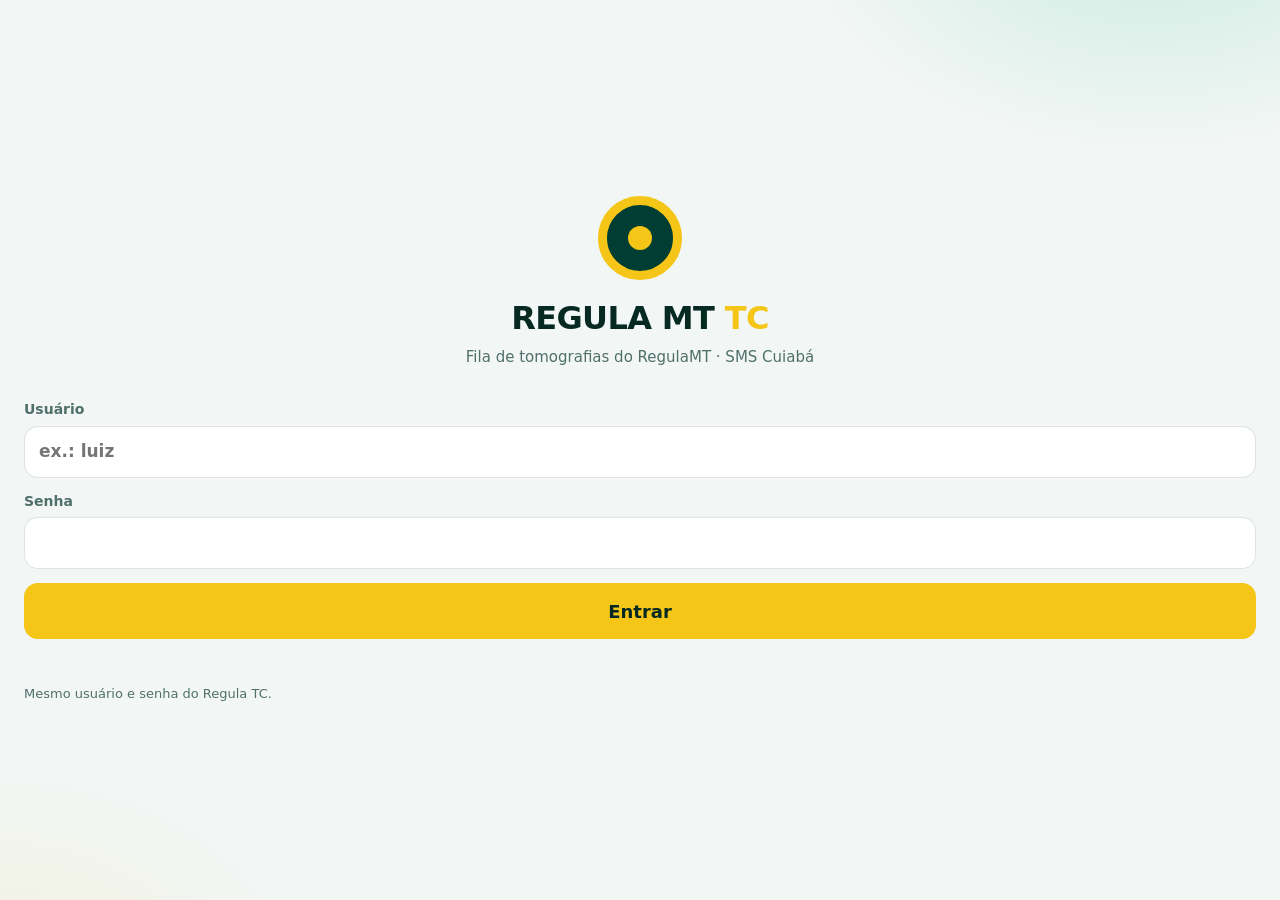
==== index.html @ a84aad4f "App do iPhone do Regula MT TC Co-Authored-By: Claude Opus 5.5 <noreply@anthropic.com> Claude-Session" ====
<!doctype html>
<html lang="pt-BR">
<head>
  <meta charset="utf-8" />
  <meta name="viewport" content="width=device-width, initial-scale=1, viewport-fit=cover" />
  <meta name="theme-color" content="#031713" />
  <meta name="apple-mobile-web-app-capable" content="yes" />
  <meta name="mobile-web-app-capable" content="yes" />
  <meta name="apple-mobile-web-app-status-bar-style" content="black-translucent" />
  <meta name="apple-mobile-web-app-title" content="Regula MT" />
  <meta name="format-detection" content="telephone=no" />
  <title>Regula MT TC</title>
  <link rel="manifest" href="manifest.webmanifest" />
  <link rel="apple-touch-icon" href="icones/apple-touch-icon.png" />
  <link rel="icon" href="icones/icone-192.png" />
  <link rel="stylesheet" href="estilo.css" />
</head>
<body>
  <!-- LOGIN -->
  <main id="tela-login" class="tela login" hidden>
    <div class="login-topo">
      <div class="logo grande" aria-hidden="true"><span></span></div>
      <h1>REGULA MT <b>TC</b></h1>
      <p class="sub">Fila de tomografias do RegulaMT · SMS Cuiabá</p>
    </div>
    <form id="form-login" class="login-form">
      <label>Usuário<input id="in-usuario" autocomplete="username" autocapitalize="none" autocorrect="off" placeholder="ex.: luiz" required /></label>
      <label>Senha<input id="in-senha" type="password" autocomplete="current-password" required /></label>
      <button type="submit" class="botao grande">Entrar</button>
      <p id="erro-login" class="erro"></p>
      <p class="nota">Mesmo usuário e senha do Regula TC.</p>
    </form>
  </main>

  <!-- PRINCIPAL -->
  <main id="tela-fila" class="tela" hidden>
    <header class="topo">
      <div class="topo-linha">
        <div>
          <p class="sobre">Regulação de TC</p>
          <h1>Fila <span id="qtd" class="qtd">0</span></h1>
        </div>
        <button id="btn-menu" class="redondo" type="button" aria-label="Menu">•••</button>
      </div>
      <button id="status" class="status" type="button">
        <span class="ponto"></span><span id="status-texto">Carregando…</span>
      </button>
      <div id="chips" class="chips" role="tablist"></div>
    </header>

    <div id="aviso-instalar" class="aviso" hidden>
      <b>Instale para receber alertas:</b> toque em <span class="ic">⬆︎</span> Compartilhar → <b>Adicionar à Tela de Início</b>, depois abra pelo ícone.
    </div>
    <button id="aviso-alertas" class="aviso clicavel" type="button" hidden>
      🔔 <b>Ativar alertas de nova TC</b> neste iPhone
    </button>

    <section id="fila" class="fila" aria-live="polite"></section>
    <p id="atualizado" class="atualizado"></p>
  </main>

  <!-- DETALHE -->
  <div id="fundo" class="fundo" hidden></div>
  <section id="folha" class="folha" role="dialog" aria-modal="true" aria-labelledby="det-nome" hidden>
    <div class="alca"></div>
    <div id="det-prio" class="det-prio"></div>
    <h2 id="det-nome"></h2>
    <p id="det-unid" class="det-unid"></p>
    <dl class="det">
      <div><dt>Exame</dt><dd id="det-proc"></dd></div>
      <div><dt>Esperando</dt><dd id="det-espera"></dd></div>
      <div><dt>Solicitado em</dt><dd id="det-data"></dd></div>
      <div><dt>Situação</dt><dd id="det-sit"></dd></div>
      <div><dt>Solicitação</dt><dd id="det-id"></dd></div>
    </dl>
    <a id="det-regular" class="botao grande" target="_blank" rel="noopener">Regular no RegulaMT ↗</a>
    <p class="nota centro">Abre o quadro clínico no Safari. Na primeira vez, entre com o gov.br e escolha o vínculo de regulador.</p>
    <button id="det-fechar" class="botao secundario" type="button">Fechar</button>
  </section>

  <!-- MENU -->
  <section id="menu" class="folha" role="dialog" aria-modal="true" hidden>
    <div class="alca"></div>
    <h2>Ajustes</h2>
    <label class="linha-op"><span>Mostrar nomes completos</span><input type="checkbox" id="chk-nomes" checked /></label>
    <button id="btn-alertas" class="botao" type="button">Ativar alertas neste iPhone</button>
    <button id="btn-teste" class="botao secundario" type="button" hidden>Enviar alerta de teste</button>
    <a class="botao secundario" href="https://regulamt.saude.mt.gov.br/inicio?status=pendentes" target="_blank" rel="noopener">Abrir RegulaMT</a>
    <button id="btn-sair" class="botao perigo" type="button">Sair</button>
    <p class="nota centro" id="menu-info"></p>
    <button id="menu-fechar" class="botao secundario" type="button">Fechar</button>
  </section>

  <div id="toast" class="toast" hidden></div>
  <script src="app.js" type="module"></script>
</body>
</html>
---- estilo.css ----
/* iPhone (17 Pro Max: 440×956 pt). Respeita a Dynamic Island e a barra inferior com safe-area. */
:root {
  --fundo: #031713;
  --cartao: #082b23;
  --cartao2: #0b362c;
  --borda: rgba(143, 179, 166, .18);
  --ouro: #f5c518;
  --texto: #ecf7f2;
  --suave: #93b5a9;
  --vermelho: #ff6b6b;
  --laranja: #ff9f43;
  --amarelo: #ffd43b;
  --azul: #5aa9ff;
  --verde: #34d399;
  --topo: env(safe-area-inset-top, 0px);
  --base: env(safe-area-inset-bottom, 0px);
  color-scheme: dark;
}
@media (prefers-color-scheme: light) {
  :root { --fundo: #f2f6f4; --cartao: #ffffff; --cartao2: #eef4f1; --borda: rgba(6, 42, 34, .12); --texto: #062a22; --suave: #50706a; --vermelho: #d63031; --laranja: #e67e00; --amarelo: #b8860b; --azul: #1f6fd1; color-scheme: light; }
}
* { box-sizing: border-box; -webkit-tap-highlight-color: transparent; }
html { background: var(--fundo); }
body {
  margin: 0; min-height: 100dvh; color: var(--texto); background: var(--fundo);
  font: 17px/1.4 -apple-system, BlinkMacSystemFont, "SF Pro Text", system-ui, sans-serif;
  -webkit-font-smoothing: antialiased; overscroll-behavior-y: contain;
}
[hidden] { display: none !important; }
button, input { font: inherit; color: inherit; }

.botao { display: flex; align-items: center; justify-content: center; gap: 6px; width: 100%; min-height: 50px; padding: 12px 16px; border: 0; border-radius: 14px; background: var(--ouro); color: #062a22; font-weight: 700; text-decoration: none; cursor: pointer; }
.botao.grande { min-height: 56px; font-size: 18px; }
.botao.secundario { background: var(--cartao2); color: var(--texto); }
.botao.perigo { background: transparent; color: var(--vermelho); border: 1px solid var(--borda); }
.botao:active { transform: scale(.98); }
.redondo { width: 44px; height: 44px; border-radius: 50%; border: 0; background: var(--cartao2); color: var(--texto); font-weight: 900; letter-spacing: 1px; }

.logo { width: 40px; height: 40px; border-radius: 50%; border: 5px solid var(--ouro); display: grid; place-items: center; background: #003d32; }
.logo span { width: 12px; height: 12px; border-radius: 50%; background: var(--ouro); }
.logo.grande { width: 84px; height: 84px; border-width: 9px; }
.logo.grande span { width: 24px; height: 24px; }

/* LOGIN */
.login { min-height: 100dvh; display: flex; flex-direction: column; justify-content: center; padding: calc(var(--topo) + 24px) 24px calc(var(--base) + 24px); background: radial-gradient(600px 400px at 90% -10%, rgba(16,185,129,.18), transparent 60%), radial-gradient(500px 360px at 0% 110%, rgba(245,197,24,.10), transparent 60%), var(--fundo); }
.login-topo { text-align: center; margin-bottom: 32px; }
.login-topo .logo { margin: 0 auto 16px; }
.login h1 { margin: 0; font-size: 32px; font-weight: 900; letter-spacing: -.02em; }
.login h1 b { color: var(--ouro); }
.sub { margin: 6px 0 0; color: var(--suave); font-size: 15px; }
.login-form { display: flex; flex-direction: column; gap: 14px; }
.login-form label { display: flex; flex-direction: column; gap: 6px; font-size: 14px; color: var(--suave); font-weight: 600; }
.login-form input { min-height: 52px; padding: 12px 14px; border-radius: 14px; border: 1px solid var(--borda); background: var(--cartao); font-size: 17px; outline: none; }
.login-form input:focus { border-color: var(--ouro); }

/* TOPO */
.topo { position: sticky; top: 0; z-index: 5; padding: calc(var(--topo) + 8px) 16px 10px; background: color-mix(in srgb, var(--fundo) 86%, transparent); backdrop-filter: saturate(1.6) blur(18px); -webkit-backdrop-filter: saturate(1.6) blur(18px); border-bottom: 1px solid var(--borda); }
.topo-linha { display: flex; align-items: flex-end; justify-content: space-between; }
.sobre { margin: 0; font-size: 12px; font-weight: 800; letter-spacing: .16em; text-transform: uppercase; color: var(--ouro); }
.topo h1 { margin: 2px 0 0; font-size: 34px; font-weight: 900; letter-spacing: -.03em; }
.qtd { display: inline-grid; place-items: center; min-width: 38px; height: 38px; padding: 0 10px; margin-left: 4px; border-radius: 99px; background: var(--ouro); color: #062a22; font-size: 20px; vertical-align: 4px; }

.status { all: unset; display: flex; align-items: center; gap: 8px; margin-top: 10px; padding: 8px 12px; border-radius: 12px; background: var(--cartao); border: 1px solid var(--borda); font-size: 14px; color: var(--suave); width: 100%; box-sizing: border-box; }
.status .ponto { width: 9px; height: 9px; flex: none; border-radius: 50%; background: var(--suave); }
.status[data-tom="ok"] .ponto { background: var(--verde); box-shadow: 0 0 0 4px rgba(52,211,153,.18); }
.status[data-tom="aviso"] { border-color: var(--laranja); color: var(--texto); } .status[data-tom="aviso"] .ponto { background: var(--laranja); }
.status[data-tom="erro"] { border-color: var(--vermelho); color: var(--texto); } .status[data-tom="erro"] .ponto { background: var(--vermelho); }

.chips { display: flex; gap: 8px; margin: 10px -16px 0; padding: 0 16px; overflow-x: auto; scrollbar-width: none; }
.chips::-webkit-scrollbar { display: none; }
.chip { flex: none; display: flex; align-items: center; gap: 6px; min-height: 36px; padding: 6px 12px; border-radius: 99px; border: 1px solid var(--borda); background: var(--cartao); font-size: 14px; font-weight: 600; }
.chip b { color: var(--suave); }
.chip.tem b { color: var(--ouro); }
.chip.falha { border-color: var(--vermelho); }
.chip[aria-selected="true"] { background: var(--ouro); color: #062a22; border-color: var(--ouro); }
.chip[aria-selected="true"] b { color: #062a22; }

.aviso { display: block; margin: 12px 16px 0; padding: 12px 14px; border-radius: 14px; background: rgba(245,197,24,.12); border: 1px solid rgba(245,197,24,.4); font-size: 15px; text-align: left; width: calc(100% - 32px); }
.aviso.clicavel { cursor: pointer; }
.ic { display: inline-block; padding: 0 4px; border-radius: 6px; background: var(--cartao2); }

/* FILA */
.fila { display: flex; flex-direction: column; gap: 10px; padding: 12px 16px calc(var(--base) + 24px); }
.vazio { padding: 48px 20px; text-align: center; color: var(--suave); border: 1px dashed var(--borda); border-radius: 18px; }
.vazio b { display: block; font-size: 40px; margin-bottom: 6px; }
.pedido { all: unset; display: grid; grid-template-columns: 6px 1fr auto; gap: 12px; padding: 14px 14px 14px 0; border-radius: 18px; background: var(--cartao); border: 1px solid var(--borda); cursor: pointer; }
.pedido:active { transform: scale(.985); background: var(--cartao2); }
.pedido .faixa { border-radius: 18px 0 0 18px; background: var(--suave); }
.pedido[data-p="1"] .faixa { background: var(--vermelho); }
.pedido[data-p="2"] .faixa { background: var(--laranja); }
.pedido[data-p="3"] .faixa { background: var(--amarelo); }
.pedido[data-p="4"] .faixa { background: var(--azul); }
.pedido.atrasado { border-color: rgba(255,107,107,.55); }
.p-nome { font-weight: 800; font-size: 17px; line-height: 1.25; }
.p-unid { margin-top: 2px; font-size: 14px; color: var(--suave); font-weight: 600; }
.p-proc { margin-top: 6px; font-size: 15px; }
.p-selos { margin-top: 8px; display: flex; flex-wrap: wrap; gap: 6px; }
.selo { font-size: 12px; font-weight: 800; padding: 2px 9px; border-radius: 99px; border: 1px solid currentColor; }
.selo.p1 { color: var(--vermelho); } .selo.p2 { color: var(--laranja); } .selo.p3 { color: var(--amarelo); } .selo.p4 { color: var(--azul); }
.selo.cinza { color: var(--suave); }
.p-tempo { text-align: right; font-weight: 900; font-size: 20px; white-space: nowrap; align-self: start; }
.p-tempo small { display: block; font-size: 11px; font-weight: 600; color: var(--suave); }
.p-tempo.atrasado { color: var(--vermelho); }
.atualizado { margin: 0; padding: 0 16px calc(var(--base) + 20px); text-align: center; font-size: 13px; color: var(--suave); }

/* FOLHA (bottom sheet) */
.fundo { position: fixed; inset: 0; z-index: 10; background: rgba(0,0,0,.5); backdrop-filter: blur(2px); }
.folha { position: fixed; left: 0; right: 0; bottom: 0; z-index: 11; max-height: 88dvh; overflow-y: auto; padding: 8px 20px calc(var(--base) + 20px); border-radius: 26px 26px 0 0; background: var(--cartao); border-top: 1px solid var(--borda); display: flex; flex-direction: column; gap: 12px; animation: sobe .22s ease-out; }
@keyframes sobe { from { transform: translateY(60px); } }
.alca { width: 40px; height: 5px; border-radius: 3px; background: var(--borda); margin: 4px auto 6px; }
.folha h2 { margin: 0; font-size: 24px; line-height: 1.2; }
.det-prio { display: flex; gap: 6px; flex-wrap: wrap; }
.det-unid { margin: -6px 0 0; color: var(--suave); font-weight: 600; }
.det { margin: 0; display: flex; flex-direction: column; border-radius: 16px; background: var(--cartao2); overflow: hidden; }
.det > div { display: flex; justify-content: space-between; gap: 12px; padding: 12px 14px; border-bottom: 1px solid var(--borda); }
.det > div:last-child { border-bottom: 0; }
.det dt { color: var(--suave); }
.det dd { margin: 0; text-align: right; font-weight: 600; }
.linha-op { display: flex; align-items: center; justify-content: space-between; min-height: 50px; padding: 0 14px; border-radius: 14px; background: var(--cartao2); }
.linha-op input { width: 24px; height: 24px; accent-color: var(--ouro); }
.nota { margin: 0; color: var(--suave); font-size: 13px; }
.centro { text-align: center; }
.erro { margin: 0; color: var(--vermelho); font-size: 15px; min-height: 1.2em; text-align: center; }

.toast { position: fixed; left: 16px; right: 16px; bottom: calc(var(--base) + 16px); z-index: 20; padding: 14px 16px; border-radius: 14px; background: var(--ouro); color: #062a22; font-weight: 700; text-align: center; box-shadow: 0 10px 30px rgba(0,0,0,.35); }
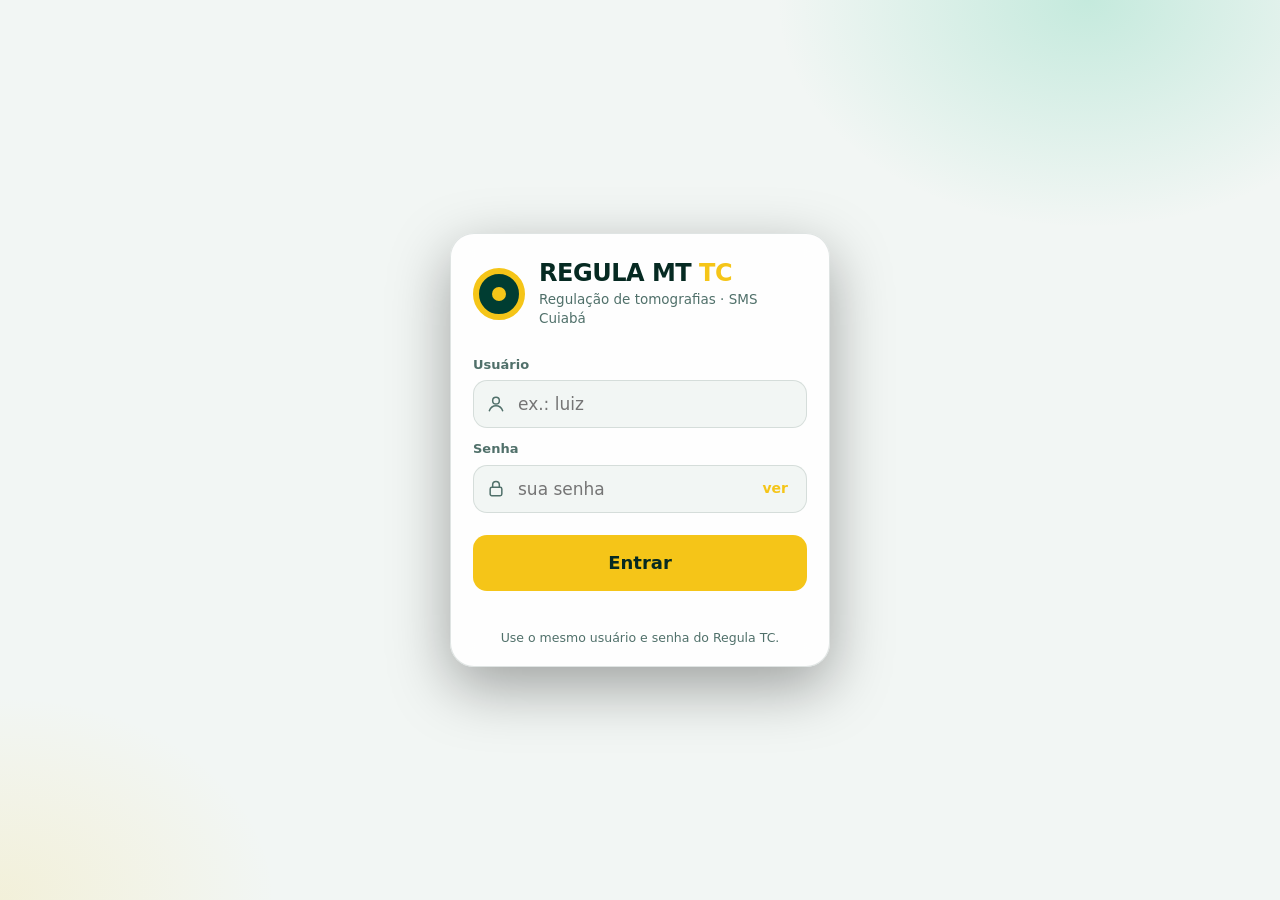
==== commit 8a13e532: "Novo login (cartão centralizado) e largura limitada em telas grandes Co-Authored-By: Claude Opus 5.5" ====
--- a/index.html
+++ b/index.html
@@ -18,18 +18,31 @@
 <body>
   <!-- LOGIN -->
   <main id="tela-login" class="tela login" hidden>
-    <div class="login-topo">
-      <div class="logo grande" aria-hidden="true"><span></span></div>
-      <h1>REGULA MT <b>TC</b></h1>
-      <p class="sub">Fila de tomografias do RegulaMT · SMS Cuiabá</p>
+    <div class="login-cartao">
+      <div class="login-topo">
+        <div class="logo" aria-hidden="true"><span></span></div>
+        <div>
+          <h1>REGULA MT <b>TC</b></h1>
+          <p class="sub">Regulação de tomografias · SMS Cuiabá</p>
+        </div>
+      </div>
+      <form id="form-login" class="login-form">
+        <label for="in-usuario">Usuário</label>
+        <div class="campo">
+          <svg viewBox="0 0 24 24" aria-hidden="true"><circle cx="12" cy="8" r="4"/><path d="M4 20c1.5-4 4.5-6 8-6s6.5 2 8 6"/></svg>
+          <input id="in-usuario" autocomplete="username" autocapitalize="none" autocorrect="off" spellcheck="false" placeholder="ex.: luiz" required />
+        </div>
+        <label for="in-senha">Senha</label>
+        <div class="campo">
+          <svg viewBox="0 0 24 24" aria-hidden="true"><rect x="5" y="10" width="14" height="10" rx="2"/><path d="M8 10V7a4 4 0 0 1 8 0v3"/></svg>
+          <input id="in-senha" type="password" autocomplete="current-password" placeholder="sua senha" required />
+          <button type="button" id="btn-ver-senha" class="ver" aria-label="Mostrar senha">ver</button>
+        </div>
+        <button type="submit" class="botao grande">Entrar</button>
+        <p id="erro-login" class="erro"></p>
+      </form>
+      <p class="login-rodape">Use o mesmo usuário e senha do Regula TC.</p>
     </div>
-    <form id="form-login" class="login-form">
-      <label>Usuário<input id="in-usuario" autocomplete="username" autocapitalize="none" autocorrect="off" placeholder="ex.: luiz" required /></label>
-      <label>Senha<input id="in-senha" type="password" autocomplete="current-password" required /></label>
-      <button type="submit" class="botao grande">Entrar</button>
-      <p id="erro-login" class="erro"></p>
-      <p class="nota">Mesmo usuário e senha do Regula TC.</p>
-    </form>
   </main>
 
   <!-- PRINCIPAL -->
@@ -56,6 +69,8 @@
     </button>
 
     <section id="fila" class="fila" aria-live="polite"></section>
+    <h2 id="tit-classif" class="sec" hidden>Classificadas — aguardando encaminhamento</h2>
+    <section id="classificadas" class="fila"></section>
     <p id="atualizado" class="atualizado"></p>
   </main>
 
@@ -73,8 +88,9 @@
       <div><dt>Situação</dt><dd id="det-sit"></dd></div>
       <div><dt>Solicitação</dt><dd id="det-id"></dd></div>
     </dl>
-    <a id="det-regular" class="botao grande" target="_blank" rel="noopener">Regular no RegulaMT ↗</a>
-    <p class="nota centro">Abre o quadro clínico no Safari. Na primeira vez, entre com o gov.br e escolha o vínculo de regulador.</p>
+    <div id="det-acoes"></div>
+    <div id="det-clinico"></div>
+    <a id="det-regular" class="botao secundario" target="_blank" rel="noopener">Abrir no RegulaMT (Safari) ↗</a>
     <button id="det-fechar" class="botao secundario" type="button">Fechar</button>
   </section>
 
--- a/estilo.css
+++ b/estilo.css
@@ -41,17 +41,32 @@
 .logo.grande { width: 84px; height: 84px; border-width: 9px; }
 .logo.grande span { width: 24px; height: 24px; }
 
-/* LOGIN */
-.login { min-height: 100dvh; display: flex; flex-direction: column; justify-content: center; padding: calc(var(--topo) + 24px) 24px calc(var(--base) + 24px); background: radial-gradient(600px 400px at 90% -10%, rgba(16,185,129,.18), transparent 60%), radial-gradient(500px 360px at 0% 110%, rgba(245,197,24,.10), transparent 60%), var(--fundo); }
-.login-topo { text-align: center; margin-bottom: 32px; }
-.login-topo .logo { margin: 0 auto 16px; }
-.login h1 { margin: 0; font-size: 32px; font-weight: 900; letter-spacing: -.02em; }
+/* LOGIN — cartão centralizado, largura limitada (fica bem no iPhone e no computador) */
+.login { min-height: 100dvh; display: grid; place-items: center; padding: calc(var(--topo) + 20px) 20px calc(var(--base) + 20px); background: radial-gradient(520px 380px at 85% 0%, rgba(16,185,129,.20), transparent 60%), radial-gradient(460px 340px at 0% 100%, rgba(245,197,24,.12), transparent 60%), var(--fundo); }
+.login-cartao { width: 100%; max-width: 380px; padding: 26px 22px 20px; border-radius: 24px; background: color-mix(in srgb, var(--cartao) 88%, transparent); border: 1px solid var(--borda); box-shadow: 0 20px 60px rgba(0,0,0,.35); backdrop-filter: blur(12px); -webkit-backdrop-filter: blur(12px); }
+.login-topo { display: flex; align-items: center; gap: 14px; margin-bottom: 22px; }
+.login-topo .logo { width: 52px; height: 52px; border-width: 6px; flex: none; }
+.login-topo .logo span { width: 14px; height: 14px; }
+.login h1 { margin: 0; font-size: 24px; font-weight: 900; letter-spacing: -.02em; line-height: 1.1; }
 .login h1 b { color: var(--ouro); }
-.sub { margin: 6px 0 0; color: var(--suave); font-size: 15px; }
-.login-form { display: flex; flex-direction: column; gap: 14px; }
-.login-form label { display: flex; flex-direction: column; gap: 6px; font-size: 14px; color: var(--suave); font-weight: 600; }
-.login-form input { min-height: 52px; padding: 12px 14px; border-radius: 14px; border: 1px solid var(--borda); background: var(--cartao); font-size: 17px; outline: none; }
-.login-form input:focus { border-color: var(--ouro); }
+.sub { margin: 4px 0 0; color: var(--suave); font-size: 13.5px; }
+.login-form { display: flex; flex-direction: column; gap: 6px; }
+.login-form label { font-size: 13px; color: var(--suave); font-weight: 700; margin-top: 6px; }
+.campo { display: flex; align-items: center; gap: 10px; height: 48px; padding: 0 12px; border-radius: 14px; border: 1px solid var(--borda); background: var(--fundo); transition: border-color .15s, box-shadow .15s; }
+.campo:focus-within { border-color: var(--ouro); box-shadow: 0 0 0 4px rgba(245,197,24,.12); }
+.campo svg { width: 20px; height: 20px; flex: none; fill: none; stroke: var(--suave); stroke-width: 1.8; stroke-linecap: round; }
+.campo input { flex: 1; min-width: 0; height: 100%; border: 0; outline: none; background: transparent; font-size: 17px; }
+.campo .ver { border: 0; background: transparent; color: var(--ouro); font-weight: 700; font-size: 14px; padding: 6px; }
+.login-form .botao { margin-top: 16px; }
+.login-rodape { margin: 14px 0 0; text-align: center; font-size: 12.5px; color: var(--suave); }
+
+/* Telas grandes (computador/iPad): conteúdo centralizado com largura de celular grande */
+@media (min-width: 640px) {
+  #tela-fila { max-width: 640px; margin: 0 auto; border-left: 1px solid var(--borda); border-right: 1px solid var(--borda); min-height: 100dvh; }
+  .folha { left: 50%; right: auto; width: 640px; transform: translateX(-50%); }
+  @keyframes sobe { from { transform: translate(-50%, 60px); } to { transform: translate(-50%, 0); } }
+  .toast { left: 50%; right: auto; width: 420px; transform: translateX(-50%); }
+}
 
 /* TOPO */
 .topo { position: sticky; top: 0; z-index: 5; padding: calc(var(--topo) + 8px) 16px 10px; background: color-mix(in srgb, var(--fundo) 86%, transparent); backdrop-filter: saturate(1.6) blur(18px); -webkit-backdrop-filter: saturate(1.6) blur(18px); border-bottom: 1px solid var(--borda); }
@@ -123,3 +138,24 @@
 .erro { margin: 0; color: var(--vermelho); font-size: 15px; min-height: 1.2em; text-align: center; }
 
 .toast { position: fixed; left: 16px; right: 16px; bottom: calc(var(--base) + 16px); z-index: 20; padding: 14px 16px; border-radius: 14px; background: var(--ouro); color: #062a22; font-weight: 700; text-align: center; box-shadow: 0 10px 30px rgba(0,0,0,.35); }
+
+.sec { margin: 8px 16px 0; font-size: 17px; }
+.pedido.classificada .faixa { background: var(--verde); }
+.bloco { background: var(--cartao2); border-radius: 16px; padding: 12px 14px; display: flex; flex-direction: column; gap: 8px; }
+.bloco h3 { margin: 0; font-size: 12px; letter-spacing: .1em; text-transform: uppercase; color: var(--suave); }
+.bloco p { margin: 0; white-space: pre-wrap; font-size: 15px; }
+.prios { display: grid; grid-template-columns: 1fr 1fr; gap: 8px; }
+.prio { position: relative; min-height: 54px; border: 3px solid transparent; border-radius: 14px; font-weight: 800; font-size: 16px; color: #062a22; }
+.prio[data-n="1"] { background: var(--vermelho); } .prio[data-n="2"] { background: var(--laranja); } .prio[data-n="3"] { background: var(--amarelo); } .prio[data-n="4"] { background: var(--azul); }
+.prio.escolhida { border-color: var(--texto); box-shadow: 0 0 0 3px var(--ouro); }
+.prio .sug { position: absolute; top: -9px; right: 8px; font-size: 11px; background: var(--ouro); color: #062a22; border-radius: 99px; padding: 1px 7px; }
+.troca { display: flex; align-items: center; justify-content: space-between; gap: 10px; min-height: 44px; font-size: 15px; }
+.troca input { width: 24px; height: 24px; accent-color: var(--ouro); }
+.bloco textarea, .bloco input[type="text"] { width: 100%; min-height: 48px; padding: 10px 12px; border-radius: 12px; border: 1px solid var(--borda); background: var(--cartao); color: var(--texto); font: inherit; }
+.bloco textarea { min-height: 90px; }
+.resultado { padding: 12px 14px; border-radius: 14px; font-weight: 700; font-size: 15px; }
+.resultado.ok { background: rgba(52,211,153,.18); border: 1px solid var(--verde); }
+.resultado.erro { background: rgba(255,107,107,.14); border: 1px solid var(--vermelho); }
+.resultado.espera { background: var(--cartao2); color: var(--suave); }
+.dois { display: grid; grid-template-columns: 1fr 1fr; gap: 8px; }
+details summary { color: var(--ouro); font-weight: 700; cursor: pointer; padding: 6px 0; }
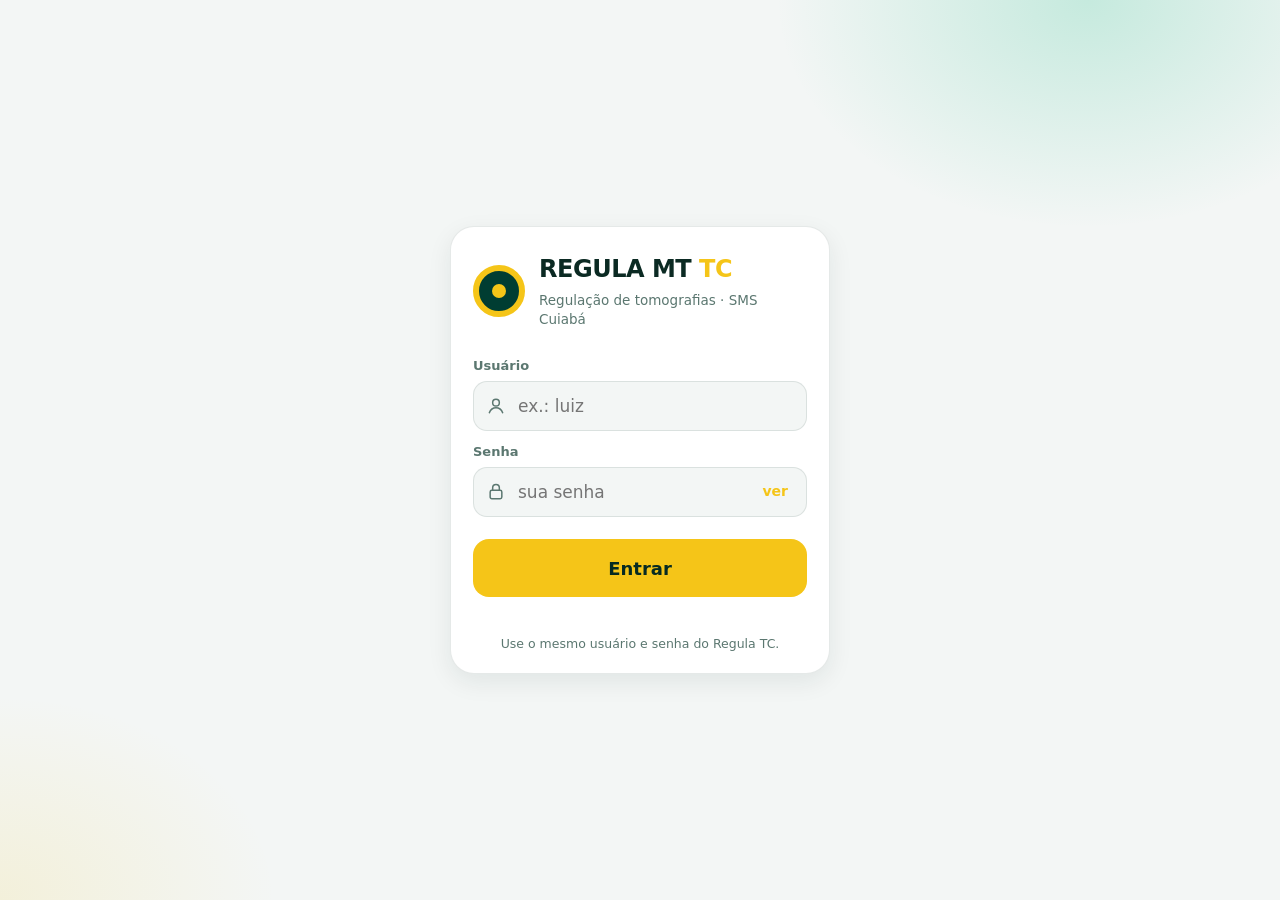
==== commit 965243ab: "iPhone 2.0: novo layout, tema claro/escuro, destaque da mais urgente, alarme no app; notebook 1.4.0:" ====
--- a/index.html
+++ b/index.html
@@ -1,9 +1,9 @@
 <!doctype html>
-<html lang="pt-BR">
+<html lang="pt-BR" data-tema="auto">
 <head>
   <meta charset="utf-8" />
   <meta name="viewport" content="width=device-width, initial-scale=1, viewport-fit=cover" />
-  <meta name="theme-color" content="#031713" />
+  <meta name="theme-color" content="#031713" id="cor-tema" />
   <meta name="apple-mobile-web-app-capable" content="yes" />
   <meta name="mobile-web-app-capable" content="yes" />
   <meta name="apple-mobile-web-app-status-bar-style" content="black-translucent" />
@@ -13,11 +13,14 @@
   <link rel="manifest" href="manifest.webmanifest" />
   <link rel="apple-touch-icon" href="icones/apple-touch-icon.png" />
   <link rel="icon" href="icones/icone-192.png" />
+  <script>
+    try { document.documentElement.dataset.tema = localStorage.getItem("tema") || "auto"; } catch (e) {}
+  </script>
   <link rel="stylesheet" href="estilo.css" />
 </head>
 <body>
-  <!-- LOGIN -->
-  <main id="tela-login" class="tela login" hidden>
+  <!-- ================= LOGIN ================= -->
+  <main id="tela-login" class="login" hidden>
     <div class="login-cartao">
       <div class="login-topo">
         <div class="logo" aria-hidden="true"><span></span></div>
@@ -45,67 +48,118 @@
     </div>
   </main>
 
-  <!-- PRINCIPAL -->
-  <main id="tela-fila" class="tela" hidden>
+  <!-- ================= APP ================= -->
+  <div id="tela-app" class="app" hidden>
     <header class="topo">
-      <div class="topo-linha">
-        <div>
-          <p class="sobre">Regulação de TC</p>
-          <h1>Fila <span id="qtd" class="qtd">0</span></h1>
-        </div>
-        <button id="btn-menu" class="redondo" type="button" aria-label="Menu">•••</button>
-      </div>
-      <button id="status" class="status" type="button">
-        <span class="ponto"></span><span id="status-texto">Carregando…</span>
-      </button>
-      <div id="chips" class="chips" role="tablist"></div>
+      <div class="marca-mini"><div class="logo peq" aria-hidden="true"><span></span></div><span>Regula MT <b>TC</b></span></div>
+      <button id="status" class="pilula" type="button" aria-live="polite"><span class="ponto"></span><span id="status-curto">…</span></button>
     </header>
 
-    <div id="aviso-instalar" class="aviso" hidden>
-      <b>Instale para receber alertas:</b> toque em <span class="ic">⬆︎</span> Compartilhar → <b>Adicionar à Tela de Início</b>, depois abra pelo ícone.
-    </div>
-    <button id="aviso-alertas" class="aviso clicavel" type="button" hidden>
-      🔔 <b>Ativar alertas de nova TC</b> neste iPhone
-    </button>
+    <div id="avisos" class="avisos"></div>
 
-    <section id="fila" class="fila" aria-live="polite"></section>
-    <h2 id="tit-classif" class="sec" hidden>Classificadas — aguardando encaminhamento</h2>
-    <section id="classificadas" class="fila"></section>
-    <p id="atualizado" class="atualizado"></p>
-  </main>
+    <!-- ABA FILA -->
+    <section id="aba-fila" class="aba">
+      <div class="titulo-grande">
+        <h1>Fila</h1>
+        <p id="subtitulo" class="subtitulo"></p>
+      </div>
+      <div class="kpis">
+        <div class="kpi"><b id="k-pend">0</b><span>pendentes</span></div>
+        <div class="kpi" id="kpi-atraso"><b id="k-atraso">0</b><span>acima do tempo</span></div>
+        <div class="kpi"><b id="k-maior">—</b><span>maior espera</span></div>
+      </div>
+      <div id="destaque"></div>
+      <div id="chips" class="chips" role="tablist" aria-label="Filtrar por unidade"></div>
+      <div id="fila" class="lista"></div>
+      <p id="atualizado" class="rodape-lista"></p>
+    </section>
 
-  <!-- DETALHE -->
+    <!-- ABA ENCAMINHAR -->
+    <section id="aba-classif" class="aba" hidden>
+      <div class="titulo-grande">
+        <h1>Encaminhar</h1>
+        <p class="subtitulo">Já classificadas, aguardando encaminhamento</p>
+      </div>
+      <div id="classificadas" class="lista"></div>
+    </section>
+
+    <!-- ABA AJUSTES -->
+    <section id="aba-ajustes" class="aba" hidden>
+      <div class="titulo-grande"><h1>Ajustes</h1><p class="subtitulo" id="conta"></p></div>
+
+      <h3 class="grupo">Aparência</h3>
+      <div class="segmento" id="seg-tema" role="radiogroup" aria-label="Tema">
+        <button type="button" data-tema="auto">Automático</button>
+        <button type="button" data-tema="claro">☀️ Claro</button>
+        <button type="button" data-tema="escuro">🌙 Escuro</button>
+      </div>
+      <div class="cartao-lista">
+        <label class="linha-op"><span>Mostrar nomes completos</span><input type="checkbox" id="chk-nomes" class="chave" /></label>
+      </div>
+
+      <h3 class="grupo">Alertas</h3>
+      <div class="cartao-lista">
+        <button id="btn-alertas" class="linha-op botao-linha" type="button"><span id="txt-alertas">Ativar alertas neste iPhone</span><span class="seta">›</span></button>
+        <label class="linha-op"><span>Alarme alto com o app aberto</span><input type="checkbox" id="chk-som" class="chave" checked /></label>
+        <button id="btn-teste" class="linha-op botao-linha" type="button"><span>Testar alerta e alarme</span><span class="seta">›</span></button>
+      </div>
+      <details class="guia" open>
+        <summary>📣 Alerta mais alto e tocando até dormindo</summary>
+        <ol>
+          <li><b>Ajustes do iPhone → Notificações → Regula MT</b>: ative <b>Sons</b>, <b>Avisos</b> e mude o estilo para <b>Persistente</b>.</li>
+          <li><b>Ajustes → Foco → Sono</b> (e também <b>Não Perturbe</b>) → <b>Apps</b> → <b>Adicionar Apps</b> → <b>Regula MT</b>. Assim o alerta toca mesmo no modo dormir.</li>
+          <li>Tire o iPhone do <b>modo Silencioso</b> e deixe a campainha alta em <b>Ajustes → Sons e Tato</b>.</li>
+          <li>No plantão noturno, deixe o app <b>aberto na tela, carregando</b>: aí, além da notificação, toca o <b>alarme alto do app</b>.</li>
+        </ol>
+        <p class="nota">A Apple não deixa apps instalados pelo Safari trocarem o som da notificação. Por isso o aviso de TC nova se repete depois de 2 e de 5 minutos se ela continuar esperando, e a cada 10 minutos depois disso.</p>
+      </details>
+
+      <h3 class="grupo">RegulaMT</h3>
+      <div class="cartao-lista">
+        <a class="linha-op botao-linha" href="https://regulamt.saude.mt.gov.br/inicio?status=pendentes" target="_blank" rel="noopener"><span>Abrir o RegulaMT no Safari</span><span class="seta">↗</span></a>
+        <button id="btn-login-remoto" class="linha-op botao-linha" type="button"><span>Abrir login do RegulaMT no notebook</span><span class="seta">›</span></button>
+      </div>
+      <div class="cartao-lista">
+        <button id="btn-sair" class="linha-op botao-linha perigo" type="button"><span>Sair</span></button>
+      </div>
+      <p class="nota centro" id="info-app"></p>
+    </section>
+
+    <nav class="barra" aria-label="Navegação">
+      <button type="button" data-aba="fila" class="ativa"><svg viewBox="0 0 24 24"><path d="M4 6h16M4 12h16M4 18h10"/></svg><span>Fila</span><i id="b-fila" class="badge" hidden></i></button>
+      <button type="button" data-aba="classif"><svg viewBox="0 0 24 24"><path d="M5 12h12M13 6l6 6-6 6"/></svg><span>Encaminhar</span><i id="b-classif" class="badge" hidden></i></button>
+      <button type="button" data-aba="ajustes"><svg viewBox="0 0 24 24"><circle cx="12" cy="12" r="3.2"/><path d="M12 2.5v3M12 18.5v3M4.6 4.6l2.1 2.1M17.3 17.3l2.1 2.1M2.5 12h3M18.5 12h3M4.6 19.4l2.1-2.1M17.3 6.7l2.1-2.1"/></svg><span>Ajustes</span></button>
+    </nav>
+  </div>
+
+  <!-- ================= FOLHA DO PEDIDO ================= -->
   <div id="fundo" class="fundo" hidden></div>
   <section id="folha" class="folha" role="dialog" aria-modal="true" aria-labelledby="det-nome" hidden>
     <div class="alca"></div>
-    <div id="det-prio" class="det-prio"></div>
-    <h2 id="det-nome"></h2>
-    <p id="det-unid" class="det-unid"></p>
-    <dl class="det">
-      <div><dt>Exame</dt><dd id="det-proc"></dd></div>
-      <div><dt>Esperando</dt><dd id="det-espera"></dd></div>
-      <div><dt>Solicitado em</dt><dd id="det-data"></dd></div>
-      <div><dt>Situação</dt><dd id="det-sit"></dd></div>
-      <div><dt>Solicitação</dt><dd id="det-id"></dd></div>
-    </dl>
+    <div class="folha-cab">
+      <div>
+        <p class="sobre" id="det-unid"></p>
+        <h2 id="det-nome"></h2>
+        <p class="det-sub" id="det-sub"></p>
+      </div>
+      <button id="det-fechar" class="redondo" type="button" aria-label="Fechar">✕</button>
+    </div>
+    <div id="det-tags" class="tags"></div>
     <div id="det-acoes"></div>
     <div id="det-clinico"></div>
     <a id="det-regular" class="botao secundario" target="_blank" rel="noopener">Abrir no RegulaMT (Safari) ↗</a>
-    <button id="det-fechar" class="botao secundario" type="button">Fechar</button>
   </section>
 
-  <!-- MENU -->
-  <section id="menu" class="folha" role="dialog" aria-modal="true" hidden>
-    <div class="alca"></div>
-    <h2>Ajustes</h2>
-    <label class="linha-op"><span>Mostrar nomes completos</span><input type="checkbox" id="chk-nomes" checked /></label>
-    <button id="btn-alertas" class="botao" type="button">Ativar alertas neste iPhone</button>
-    <button id="btn-teste" class="botao secundario" type="button" hidden>Enviar alerta de teste</button>
-    <a class="botao secundario" href="https://regulamt.saude.mt.gov.br/inicio?status=pendentes" target="_blank" rel="noopener">Abrir RegulaMT</a>
-    <button id="btn-sair" class="botao perigo" type="button">Sair</button>
-    <p class="nota centro" id="menu-info"></p>
-    <button id="menu-fechar" class="botao secundario" type="button">Fechar</button>
-  </section>
+  <!-- ================= ALARME NA TELA ================= -->
+  <div id="alarme" class="alarme" hidden role="alert">
+    <div class="alarme-caixa">
+      <p class="alarme-ico">🚨</p>
+      <h2 id="alarme-titulo">Nova TC</h2>
+      <p id="alarme-texto"></p>
+      <button id="alarme-ver" class="botao grande" type="button">Ver agora</button>
+      <button id="alarme-ok" class="botao secundario" type="button">Silenciar</button>
+    </div>
+  </div>
 
   <div id="toast" class="toast" hidden></div>
   <script src="app.js" type="module"></script>
--- a/estilo.css
+++ b/estilo.css
@@ -1,161 +1,258 @@
-/* iPhone (17 Pro Max: 440×956 pt). Respeita a Dynamic Island e a barra inferior com safe-area. */
+/* Regula MT TC — iPhone (17 Pro Max: 440×956 pt). Temas: automático, claro, escuro. */
 :root {
-  --fundo: #031713;
-  --cartao: #082b23;
-  --cartao2: #0b362c;
-  --borda: rgba(143, 179, 166, .18);
-  --ouro: #f5c518;
-  --texto: #ecf7f2;
-  --suave: #93b5a9;
-  --vermelho: #ff6b6b;
-  --laranja: #ff9f43;
-  --amarelo: #ffd43b;
-  --azul: #5aa9ff;
-  --verde: #34d399;
   --topo: env(safe-area-inset-top, 0px);
   --base: env(safe-area-inset-bottom, 0px);
+  --ouro: #f5c518;
+  --ouro-txt: #062a22;
+  --raio: 20px;
+}
+/* ---------- tema escuro ---------- */
+:root, [data-tema="escuro"] {
+  --fundo: #04130f;
+  --fundo2: #061c17;
+  --cartao: #0a2620;
+  --cartao2: #0f322a;
+  --linha: rgba(160, 200, 186, .14);
+  --texto: #eef8f4;
+  --suave: #95b6aa;
+  --vermelho: #ff6b6b;
+  --laranja: #ffa24c;
+  --amarelo: #ffd43b;
+  --azul: #62adff;
+  --verde: #34d399;
+  --sombra: 0 10px 30px rgba(0, 0, 0, .35);
+  --vidro: rgba(4, 19, 15, .78);
   color-scheme: dark;
 }
+/* ---------- tema claro ---------- */
+[data-tema="claro"] {
+  --fundo: #f3f6f5;
+  --fundo2: #e9efec;
+  --cartao: #ffffff;
+  --cartao2: #f1f5f3;
+  --linha: rgba(6, 42, 34, .10);
+  --texto: #0b2a23;
+  --suave: #5b7770;
+  --vermelho: #d93636;
+  --laranja: #d97706;
+  --amarelo: #a67c00;
+  --azul: #1d6fd6;
+  --verde: #0f9f6e;
+  --sombra: 0 8px 24px rgba(6, 42, 34, .08);
+  --vidro: rgba(243, 246, 245, .82);
+  color-scheme: light;
+}
 @media (prefers-color-scheme: light) {
-  :root { --fundo: #f2f6f4; --cartao: #ffffff; --cartao2: #eef4f1; --borda: rgba(6, 42, 34, .12); --texto: #062a22; --suave: #50706a; --vermelho: #d63031; --laranja: #e67e00; --amarelo: #b8860b; --azul: #1f6fd1; color-scheme: light; }
-}
+  [data-tema="auto"] {
+    --fundo: #f3f6f5; --fundo2: #e9efec; --cartao: #ffffff; --cartao2: #f1f5f3; --linha: rgba(6, 42, 34, .10);
+    --texto: #0b2a23; --suave: #5b7770; --vermelho: #d93636; --laranja: #d97706; --amarelo: #a67c00; --azul: #1d6fd6;
+    --verde: #0f9f6e; --sombra: 0 8px 24px rgba(6, 42, 34, .08); --vidro: rgba(243, 246, 245, .82); color-scheme: light;
+  }
+}
+
 * { box-sizing: border-box; -webkit-tap-highlight-color: transparent; }
+[hidden] { display: none !important; }
 html { background: var(--fundo); }
 body {
-  margin: 0; min-height: 100dvh; color: var(--texto); background: var(--fundo);
+  margin: 0; min-height: 100dvh; background: var(--fundo); color: var(--texto);
   font: 17px/1.4 -apple-system, BlinkMacSystemFont, "SF Pro Text", system-ui, sans-serif;
   -webkit-font-smoothing: antialiased; overscroll-behavior-y: contain;
 }
-[hidden] { display: none !important; }
-button, input { font: inherit; color: inherit; }
-
-.botao { display: flex; align-items: center; justify-content: center; gap: 6px; width: 100%; min-height: 50px; padding: 12px 16px; border: 0; border-radius: 14px; background: var(--ouro); color: #062a22; font-weight: 700; text-decoration: none; cursor: pointer; }
-.botao.grande { min-height: 56px; font-size: 18px; }
+button, input, textarea { font: inherit; color: inherit; }
+a { color: inherit; }
+
+/* ---------- botões ---------- */
+.botao { display: flex; align-items: center; justify-content: center; gap: 8px; width: 100%; min-height: 50px; padding: 12px 16px; border: 0; border-radius: 16px; background: var(--ouro); color: var(--ouro-txt); font-weight: 750; text-decoration: none; cursor: pointer; transition: transform .1s; }
+.botao:active { transform: scale(.98); }
+.botao:disabled { opacity: .5; }
+.botao.grande { min-height: 58px; font-size: 18px; }
 .botao.secundario { background: var(--cartao2); color: var(--texto); }
-.botao.perigo { background: transparent; color: var(--vermelho); border: 1px solid var(--borda); }
-.botao:active { transform: scale(.98); }
-.redondo { width: 44px; height: 44px; border-radius: 50%; border: 0; background: var(--cartao2); color: var(--texto); font-weight: 900; letter-spacing: 1px; }
-
-.logo { width: 40px; height: 40px; border-radius: 50%; border: 5px solid var(--ouro); display: grid; place-items: center; background: #003d32; }
-.logo span { width: 12px; height: 12px; border-radius: 50%; background: var(--ouro); }
-.logo.grande { width: 84px; height: 84px; border-width: 9px; }
-.logo.grande span { width: 24px; height: 24px; }
-
-/* LOGIN — cartão centralizado, largura limitada (fica bem no iPhone e no computador) */
+.botao.perigo { background: transparent; color: var(--vermelho); border: 1.5px solid color-mix(in srgb, var(--vermelho) 45%, transparent); }
+.redondo { width: 40px; height: 40px; flex: none; border-radius: 50%; border: 0; background: var(--cartao2); color: var(--suave); font-size: 16px; font-weight: 800; }
+
+.logo { width: 40px; height: 40px; border-radius: 50%; border: 5px solid var(--ouro); display: grid; place-items: center; background: #003d32; flex: none; }
+.logo span { width: 11px; height: 11px; border-radius: 50%; background: var(--ouro); }
+.logo.peq { width: 26px; height: 26px; border-width: 3.5px; }
+.logo.peq span { width: 7px; height: 7px; }
+
+/* ---------- login ---------- */
 .login { min-height: 100dvh; display: grid; place-items: center; padding: calc(var(--topo) + 20px) 20px calc(var(--base) + 20px); background: radial-gradient(520px 380px at 85% 0%, rgba(16,185,129,.20), transparent 60%), radial-gradient(460px 340px at 0% 100%, rgba(245,197,24,.12), transparent 60%), var(--fundo); }
-.login-cartao { width: 100%; max-width: 380px; padding: 26px 22px 20px; border-radius: 24px; background: color-mix(in srgb, var(--cartao) 88%, transparent); border: 1px solid var(--borda); box-shadow: 0 20px 60px rgba(0,0,0,.35); backdrop-filter: blur(12px); -webkit-backdrop-filter: blur(12px); }
+.login-cartao { width: 100%; max-width: 380px; padding: 26px 22px 20px; border-radius: 24px; background: var(--cartao); border: 1px solid var(--linha); box-shadow: var(--sombra); }
 .login-topo { display: flex; align-items: center; gap: 14px; margin-bottom: 22px; }
-.login-topo .logo { width: 52px; height: 52px; border-width: 6px; flex: none; }
+.login-topo .logo { width: 52px; height: 52px; border-width: 6px; }
 .login-topo .logo span { width: 14px; height: 14px; }
-.login h1 { margin: 0; font-size: 24px; font-weight: 900; letter-spacing: -.02em; line-height: 1.1; }
+.login h1 { margin: 0; font-size: 24px; font-weight: 900; letter-spacing: -.02em; }
 .login h1 b { color: var(--ouro); }
 .sub { margin: 4px 0 0; color: var(--suave); font-size: 13.5px; }
 .login-form { display: flex; flex-direction: column; gap: 6px; }
 .login-form label { font-size: 13px; color: var(--suave); font-weight: 700; margin-top: 6px; }
-.campo { display: flex; align-items: center; gap: 10px; height: 48px; padding: 0 12px; border-radius: 14px; border: 1px solid var(--borda); background: var(--fundo); transition: border-color .15s, box-shadow .15s; }
-.campo:focus-within { border-color: var(--ouro); box-shadow: 0 0 0 4px rgba(245,197,24,.12); }
+.campo { display: flex; align-items: center; gap: 10px; height: 50px; padding: 0 12px; border-radius: 14px; border: 1px solid var(--linha); background: var(--fundo); }
+.campo:focus-within { border-color: var(--ouro); box-shadow: 0 0 0 4px rgba(245,197,24,.15); }
 .campo svg { width: 20px; height: 20px; flex: none; fill: none; stroke: var(--suave); stroke-width: 1.8; stroke-linecap: round; }
 .campo input { flex: 1; min-width: 0; height: 100%; border: 0; outline: none; background: transparent; font-size: 17px; }
-.campo .ver { border: 0; background: transparent; color: var(--ouro); font-weight: 700; font-size: 14px; padding: 6px; }
+.campo .ver { border: 0; background: transparent; color: var(--ouro); font-weight: 700; font-size: 14px; }
 .login-form .botao { margin-top: 16px; }
 .login-rodape { margin: 14px 0 0; text-align: center; font-size: 12.5px; color: var(--suave); }
 
-/* Telas grandes (computador/iPad): conteúdo centralizado com largura de celular grande */
-@media (min-width: 640px) {
-  #tela-fila { max-width: 640px; margin: 0 auto; border-left: 1px solid var(--borda); border-right: 1px solid var(--borda); min-height: 100dvh; }
-  .folha { left: 50%; right: auto; width: 640px; transform: translateX(-50%); }
-  @keyframes sobe { from { transform: translate(-50%, 60px); } to { transform: translate(-50%, 0); } }
-  .toast { left: 50%; right: auto; width: 420px; transform: translateX(-50%); }
-}
-
-/* TOPO */
-.topo { position: sticky; top: 0; z-index: 5; padding: calc(var(--topo) + 8px) 16px 10px; background: color-mix(in srgb, var(--fundo) 86%, transparent); backdrop-filter: saturate(1.6) blur(18px); -webkit-backdrop-filter: saturate(1.6) blur(18px); border-bottom: 1px solid var(--borda); }
-.topo-linha { display: flex; align-items: flex-end; justify-content: space-between; }
-.sobre { margin: 0; font-size: 12px; font-weight: 800; letter-spacing: .16em; text-transform: uppercase; color: var(--ouro); }
-.topo h1 { margin: 2px 0 0; font-size: 34px; font-weight: 900; letter-spacing: -.03em; }
-.qtd { display: inline-grid; place-items: center; min-width: 38px; height: 38px; padding: 0 10px; margin-left: 4px; border-radius: 99px; background: var(--ouro); color: #062a22; font-size: 20px; vertical-align: 4px; }
-
-.status { all: unset; display: flex; align-items: center; gap: 8px; margin-top: 10px; padding: 8px 12px; border-radius: 12px; background: var(--cartao); border: 1px solid var(--borda); font-size: 14px; color: var(--suave); width: 100%; box-sizing: border-box; }
-.status .ponto { width: 9px; height: 9px; flex: none; border-radius: 50%; background: var(--suave); }
-.status[data-tom="ok"] .ponto { background: var(--verde); box-shadow: 0 0 0 4px rgba(52,211,153,.18); }
-.status[data-tom="aviso"] { border-color: var(--laranja); color: var(--texto); } .status[data-tom="aviso"] .ponto { background: var(--laranja); }
-.status[data-tom="erro"] { border-color: var(--vermelho); color: var(--texto); } .status[data-tom="erro"] .ponto { background: var(--vermelho); }
-
-.chips { display: flex; gap: 8px; margin: 10px -16px 0; padding: 0 16px; overflow-x: auto; scrollbar-width: none; }
+/* ---------- estrutura do app ---------- */
+.app { min-height: 100dvh; padding-bottom: calc(var(--base) + 84px); }
+@media (min-width: 640px) { .app { max-width: 600px; margin: 0 auto; border-inline: 1px solid var(--linha); } }
+.topo { position: sticky; top: 0; z-index: 5; display: flex; align-items: center; justify-content: space-between; gap: 10px; padding: calc(var(--topo) + 6px) 16px 10px; background: var(--vidro); backdrop-filter: saturate(1.6) blur(20px); -webkit-backdrop-filter: saturate(1.6) blur(20px); border-bottom: 1px solid var(--linha); }
+.marca-mini { display: flex; align-items: center; gap: 8px; font-weight: 850; letter-spacing: -.01em; }
+.marca-mini b { color: var(--ouro); }
+.pilula { display: flex; align-items: center; gap: 7px; max-width: 62%; padding: 7px 12px; border-radius: 99px; border: 1px solid var(--linha); background: var(--cartao); font-size: 13px; font-weight: 650; color: var(--suave); white-space: nowrap; overflow: hidden; text-overflow: ellipsis; }
+.pilula .ponto { width: 8px; height: 8px; border-radius: 50%; background: var(--suave); flex: none; }
+.pilula[data-tom="ok"] .ponto { background: var(--verde); box-shadow: 0 0 0 3px color-mix(in srgb, var(--verde) 25%, transparent); }
+.pilula[data-tom="aviso"] { color: var(--texto); border-color: var(--laranja); } .pilula[data-tom="aviso"] .ponto { background: var(--laranja); }
+.pilula[data-tom="erro"] { color: #fff; background: var(--vermelho); border-color: var(--vermelho); } .pilula[data-tom="erro"] .ponto { background: #fff; }
+
+.aba { padding: 0 16px; }
+.titulo-grande { padding: 14px 2px 10px; }
+.titulo-grande h1 { margin: 0; font-size: 34px; font-weight: 900; letter-spacing: -.03em; line-height: 1.1; }
+.subtitulo { margin: 4px 0 0; color: var(--suave); font-size: 14px; }
+
+/* avisos que pedem ação */
+.avisos { display: flex; flex-direction: column; gap: 8px; padding: 10px 16px 0; }
+.avisos:empty { display: none; }
+.aviso { display: flex; gap: 12px; align-items: center; padding: 14px; border-radius: 16px; border: 1px solid var(--linha); background: var(--cartao); box-shadow: var(--sombra); text-align: left; width: 100%; }
+.aviso .ico { font-size: 22px; }
+.aviso p { margin: 0; font-size: 14.5px; }
+.aviso b { display: block; font-size: 15.5px; margin-bottom: 2px; }
+.aviso.erro { border-color: var(--vermelho); background: color-mix(in srgb, var(--vermelho) 10%, var(--cartao)); }
+.aviso.ouro { border-color: color-mix(in srgb, var(--ouro) 60%, transparent); background: color-mix(in srgb, var(--ouro) 10%, var(--cartao)); }
+
+/* indicadores */
+.kpis { display: grid; grid-template-columns: repeat(3, 1fr); gap: 8px; margin-bottom: 12px; }
+.kpi { padding: 12px; border-radius: 16px; background: var(--cartao); border: 1px solid var(--linha); }
+.kpi b { display: block; font-size: 24px; font-weight: 900; letter-spacing: -.02em; }
+.kpi span { font-size: 12px; color: var(--suave); }
+.kpi.alerta { border-color: var(--vermelho); } .kpi.alerta b { color: var(--vermelho); }
+
+/* destaque: próxima a regular */
+.destaque { position: relative; padding: 16px; border-radius: 22px; margin-bottom: 14px; color: #fff; background: linear-gradient(135deg, #0b4d3f, #06332a); box-shadow: var(--sombra); overflow: hidden; }
+.destaque::after { content: ""; position: absolute; right: -40px; top: -40px; width: 160px; height: 160px; border-radius: 50%; border: 18px solid rgba(245,197,24,.18); }
+.destaque.p1 { background: linear-gradient(135deg, #8f1d1d, #4c0f0f); }
+.destaque.p2 { background: linear-gradient(135deg, #9a4b06, #5a2a02); }
+.destaque .rotulo { margin: 0; font-size: 12px; font-weight: 800; letter-spacing: .14em; text-transform: uppercase; opacity: .85; }
+.destaque h2 { margin: 6px 0 2px; font-size: 22px; line-height: 1.2; }
+.destaque p { margin: 0; opacity: .9; font-size: 14.5px; }
+.destaque .linha-d { display: flex; justify-content: space-between; align-items: flex-end; gap: 10px; margin-top: 12px; position: relative; z-index: 1; }
+.destaque .tempo { font-size: 30px; font-weight: 900; line-height: 1; }
+.destaque .tempo small { display: block; font-size: 12px; font-weight: 600; opacity: .8; }
+.destaque .botao { width: auto; min-height: 46px; padding: 0 18px; }
+
+/* chips */
+.chips { display: flex; gap: 8px; margin: 0 -16px 12px; padding: 0 16px; overflow-x: auto; scrollbar-width: none; }
 .chips::-webkit-scrollbar { display: none; }
-.chip { flex: none; display: flex; align-items: center; gap: 6px; min-height: 36px; padding: 6px 12px; border-radius: 99px; border: 1px solid var(--borda); background: var(--cartao); font-size: 14px; font-weight: 600; }
+.chip { flex: none; display: flex; align-items: center; gap: 6px; min-height: 38px; padding: 6px 14px; border-radius: 99px; border: 1px solid var(--linha); background: var(--cartao); font-size: 14px; font-weight: 650; }
 .chip b { color: var(--suave); }
 .chip.tem b { color: var(--ouro); }
+[data-tema="claro"] .chip.tem b { color: #a67c00; }
 .chip.falha { border-color: var(--vermelho); }
-.chip[aria-selected="true"] { background: var(--ouro); color: #062a22; border-color: var(--ouro); }
-.chip[aria-selected="true"] b { color: #062a22; }
-
-.aviso { display: block; margin: 12px 16px 0; padding: 12px 14px; border-radius: 14px; background: rgba(245,197,24,.12); border: 1px solid rgba(245,197,24,.4); font-size: 15px; text-align: left; width: calc(100% - 32px); }
-.aviso.clicavel { cursor: pointer; }
-.ic { display: inline-block; padding: 0 4px; border-radius: 6px; background: var(--cartao2); }
-
-/* FILA */
-.fila { display: flex; flex-direction: column; gap: 10px; padding: 12px 16px calc(var(--base) + 24px); }
-.vazio { padding: 48px 20px; text-align: center; color: var(--suave); border: 1px dashed var(--borda); border-radius: 18px; }
-.vazio b { display: block; font-size: 40px; margin-bottom: 6px; }
-.pedido { all: unset; display: grid; grid-template-columns: 6px 1fr auto; gap: 12px; padding: 14px 14px 14px 0; border-radius: 18px; background: var(--cartao); border: 1px solid var(--borda); cursor: pointer; }
-.pedido:active { transform: scale(.985); background: var(--cartao2); }
-.pedido .faixa { border-radius: 18px 0 0 18px; background: var(--suave); }
+.chip[aria-selected="true"] { background: var(--texto); color: var(--fundo); border-color: var(--texto); }
+.chip[aria-selected="true"] b { color: var(--fundo); }
+
+/* lista */
+.lista { display: flex; flex-direction: column; gap: 10px; }
+.vazio { padding: 44px 20px; text-align: center; color: var(--suave); border: 1.5px dashed var(--linha); border-radius: 20px; }
+.vazio b { display: block; font-size: 42px; margin-bottom: 6px; }
+.pedido { display: grid; grid-template-columns: 6px 1fr auto; gap: 12px; width: 100%; padding: 14px 14px 14px 0; border: 1px solid var(--linha); border-radius: var(--raio); background: var(--cartao); box-shadow: var(--sombra); text-align: left; cursor: pointer; transition: transform .1s; }
+.pedido:active { transform: scale(.985); }
+.pedido .faixa { border-radius: var(--raio) 0 0 var(--raio); background: var(--suave); }
 .pedido[data-p="1"] .faixa { background: var(--vermelho); }
 .pedido[data-p="2"] .faixa { background: var(--laranja); }
 .pedido[data-p="3"] .faixa { background: var(--amarelo); }
 .pedido[data-p="4"] .faixa { background: var(--azul); }
-.pedido.atrasado { border-color: rgba(255,107,107,.55); }
+.pedido.classif .faixa { background: var(--verde); }
+.pedido.atrasado { border-color: color-mix(in srgb, var(--vermelho) 60%, transparent); }
+.pedido.novo { border-color: var(--ouro); box-shadow: 0 0 0 2px color-mix(in srgb, var(--ouro) 40%, transparent), var(--sombra); }
 .p-nome { font-weight: 800; font-size: 17px; line-height: 1.25; }
 .p-unid { margin-top: 2px; font-size: 14px; color: var(--suave); font-weight: 600; }
-.p-proc { margin-top: 6px; font-size: 15px; }
-.p-selos { margin-top: 8px; display: flex; flex-wrap: wrap; gap: 6px; }
-.selo { font-size: 12px; font-weight: 800; padding: 2px 9px; border-radius: 99px; border: 1px solid currentColor; }
-.selo.p1 { color: var(--vermelho); } .selo.p2 { color: var(--laranja); } .selo.p3 { color: var(--amarelo); } .selo.p4 { color: var(--azul); }
-.selo.cinza { color: var(--suave); }
-.p-tempo { text-align: right; font-weight: 900; font-size: 20px; white-space: nowrap; align-self: start; }
+.p-proc { margin-top: 6px; font-size: 14.5px; }
+.tags { display: flex; flex-wrap: wrap; gap: 6px; margin-top: 8px; }
+.tag { font-size: 12px; font-weight: 800; padding: 3px 9px; border-radius: 99px; background: var(--cartao2); color: var(--suave); }
+.tag.p1 { background: color-mix(in srgb, var(--vermelho) 16%, transparent); color: var(--vermelho); }
+.tag.p2 { background: color-mix(in srgb, var(--laranja) 16%, transparent); color: var(--laranja); }
+.tag.p3 { background: color-mix(in srgb, var(--amarelo) 18%, transparent); color: var(--amarelo); }
+.tag.p4 { background: color-mix(in srgb, var(--azul) 16%, transparent); color: var(--azul); }
+.tag.novo { background: var(--ouro); color: var(--ouro-txt); }
+.tag.alerta { background: var(--vermelho); color: #fff; }
+.p-tempo { text-align: right; font-weight: 900; font-size: 20px; white-space: nowrap; }
 .p-tempo small { display: block; font-size: 11px; font-weight: 600; color: var(--suave); }
 .p-tempo.atrasado { color: var(--vermelho); }
-.atualizado { margin: 0; padding: 0 16px calc(var(--base) + 20px); text-align: center; font-size: 13px; color: var(--suave); }
-
-/* FOLHA (bottom sheet) */
-.fundo { position: fixed; inset: 0; z-index: 10; background: rgba(0,0,0,.5); backdrop-filter: blur(2px); }
-.folha { position: fixed; left: 0; right: 0; bottom: 0; z-index: 11; max-height: 88dvh; overflow-y: auto; padding: 8px 20px calc(var(--base) + 20px); border-radius: 26px 26px 0 0; background: var(--cartao); border-top: 1px solid var(--borda); display: flex; flex-direction: column; gap: 12px; animation: sobe .22s ease-out; }
-@keyframes sobe { from { transform: translateY(60px); } }
-.alca { width: 40px; height: 5px; border-radius: 3px; background: var(--borda); margin: 4px auto 6px; }
-.folha h2 { margin: 0; font-size: 24px; line-height: 1.2; }
-.det-prio { display: flex; gap: 6px; flex-wrap: wrap; }
-.det-unid { margin: -6px 0 0; color: var(--suave); font-weight: 600; }
-.det { margin: 0; display: flex; flex-direction: column; border-radius: 16px; background: var(--cartao2); overflow: hidden; }
-.det > div { display: flex; justify-content: space-between; gap: 12px; padding: 12px 14px; border-bottom: 1px solid var(--borda); }
-.det > div:last-child { border-bottom: 0; }
-.det dt { color: var(--suave); }
-.det dd { margin: 0; text-align: right; font-weight: 600; }
-.linha-op { display: flex; align-items: center; justify-content: space-between; min-height: 50px; padding: 0 14px; border-radius: 14px; background: var(--cartao2); }
-.linha-op input { width: 24px; height: 24px; accent-color: var(--ouro); }
+.rodape-lista { margin: 14px 0 0; text-align: center; font-size: 12.5px; color: var(--suave); }
+
+/* ajustes */
+.grupo { margin: 22px 4px 8px; font-size: 13px; font-weight: 700; text-transform: uppercase; letter-spacing: .08em; color: var(--suave); }
+.segmento { display: grid; grid-template-columns: repeat(3, 1fr); gap: 4px; padding: 4px; border-radius: 14px; background: var(--cartao2); margin-bottom: 10px; }
+.segmento button { min-height: 40px; border: 0; border-radius: 11px; background: transparent; font-weight: 650; font-size: 14.5px; color: var(--suave); }
+.segmento button.ativo { background: var(--cartao); color: var(--texto); box-shadow: 0 2px 8px rgba(0,0,0,.12); }
+.cartao-lista { border-radius: 16px; background: var(--cartao); border: 1px solid var(--linha); overflow: hidden; margin-bottom: 10px; }
+.linha-op { display: flex; align-items: center; justify-content: space-between; gap: 12px; width: 100%; min-height: 54px; padding: 0 16px; border: 0; border-bottom: 1px solid var(--linha); background: transparent; text-align: left; text-decoration: none; font-size: 16px; }
+.linha-op:last-child { border-bottom: 0; }
+.botao-linha { cursor: pointer; }
+.botao-linha.perigo { color: var(--vermelho); justify-content: center; font-weight: 700; }
+.seta { color: var(--suave); font-size: 20px; }
+.chave { appearance: none; -webkit-appearance: none; width: 51px; height: 31px; border-radius: 99px; background: var(--cartao2); border: 1px solid var(--linha); position: relative; transition: background .2s; flex: none; }
+.chave::after { content: ""; position: absolute; top: 2px; left: 2px; width: 25px; height: 25px; border-radius: 50%; background: #fff; box-shadow: 0 2px 4px rgba(0,0,0,.3); transition: transform .2s; }
+.chave:checked { background: var(--verde); border-color: var(--verde); }
+.chave:checked::after { transform: translateX(20px); }
+.guia { border-radius: 16px; background: var(--cartao); border: 1px solid var(--linha); padding: 12px 16px; margin-bottom: 10px; }
+.guia summary { font-weight: 750; cursor: pointer; }
+.guia ol { padding-left: 20px; margin: 10px 0 6px; }
+.guia li { margin: 8px 0; font-size: 15px; }
 .nota { margin: 0; color: var(--suave); font-size: 13px; }
-.centro { text-align: center; }
+.centro { text-align: center; margin: 14px 0; }
+
+/* barra inferior */
+.barra { position: fixed; left: 0; right: 0; bottom: 0; z-index: 6; display: grid; grid-template-columns: repeat(3, 1fr); padding: 6px 10px calc(var(--base) + 4px); background: var(--vidro); backdrop-filter: saturate(1.6) blur(20px); -webkit-backdrop-filter: saturate(1.6) blur(20px); border-top: 1px solid var(--linha); }
+@media (min-width: 640px) { .barra { max-width: 600px; margin: 0 auto; } }
+.barra button { position: relative; display: flex; flex-direction: column; align-items: center; gap: 3px; min-height: 52px; border: 0; background: transparent; color: var(--suave); font-size: 11.5px; font-weight: 650; }
+.barra svg { width: 26px; height: 26px; fill: none; stroke: currentColor; stroke-width: 2; stroke-linecap: round; stroke-linejoin: round; }
+.barra button.ativa { color: var(--texto); }
+.barra button.ativa svg { stroke: var(--ouro); }
+.badge { position: absolute; top: 2px; left: calc(50% + 6px); min-width: 20px; height: 20px; padding: 0 6px; border-radius: 99px; background: var(--vermelho); color: #fff; font-size: 12px; font-style: normal; font-weight: 800; display: grid; place-items: center; }
+
+/* folha do pedido */
+.fundo { position: fixed; inset: 0; z-index: 10; background: rgba(0,0,0,.5); }
+.folha { position: fixed; left: 0; right: 0; bottom: 0; z-index: 11; max-height: 92dvh; overflow-y: auto; padding: 6px 18px calc(var(--base) + 18px); border-radius: 28px 28px 0 0; background: var(--fundo2); display: flex; flex-direction: column; gap: 12px; animation: sobe .22s ease-out; overscroll-behavior: contain; }
+@keyframes sobe { from { transform: translateY(70px); } }
+@media (min-width: 640px) { .folha { left: 50%; right: auto; width: 600px; transform: translateX(-50%); } @keyframes sobe { from { transform: translate(-50%, 70px); } to { transform: translate(-50%, 0); } } }
+.alca { width: 40px; height: 5px; border-radius: 3px; background: var(--linha); margin: 4px auto 0; }
+.folha-cab { display: flex; justify-content: space-between; gap: 12px; align-items: flex-start; }
+.folha-cab h2 { margin: 2px 0; font-size: 23px; line-height: 1.2; }
+.sobre { margin: 0; font-size: 12px; font-weight: 800; letter-spacing: .14em; text-transform: uppercase; color: var(--ouro); }
+[data-tema="claro"] .sobre { color: #a67c00; }
+.det-sub { margin: 0; color: var(--suave); font-size: 14px; }
+.bloco { background: var(--cartao); border: 1px solid var(--linha); border-radius: 18px; padding: 14px; display: flex; flex-direction: column; gap: 10px; }
+.bloco h3 { margin: 0; font-size: 12.5px; letter-spacing: .1em; text-transform: uppercase; color: var(--suave); }
+.bloco p { margin: 0; white-space: pre-wrap; font-size: 15.5px; }
+.bloco details summary { font-weight: 700; color: var(--suave); cursor: pointer; }
+.prios { display: grid; grid-template-columns: 1fr 1fr; gap: 10px; }
+.prio { position: relative; min-height: 62px; border: 3px solid transparent; border-radius: 16px; font-weight: 850; font-size: 17px; color: #fff; }
+.prio[data-n="1"] { background: #dc3b3b; } .prio[data-n="2"] { background: #e07a12; } .prio[data-n="3"] { background: #c9a100; } .prio[data-n="4"] { background: #2f7fe0; }
+.prio.escolhida { border-color: var(--texto); box-shadow: 0 0 0 3px var(--ouro); transform: scale(1.02); }
+.prio .sug { position: absolute; top: -10px; right: 8px; font-size: 11px; font-weight: 800; background: var(--ouro); color: var(--ouro-txt); border-radius: 99px; padding: 2px 8px; }
+.troca { display: flex; align-items: center; justify-content: space-between; gap: 10px; min-height: 48px; font-size: 15.5px; }
+.bloco textarea, .bloco input[type="text"] { width: 100%; padding: 12px; border-radius: 14px; border: 1px solid var(--linha); background: var(--fundo); font: inherit; }
+.bloco textarea { min-height: 96px; }
+.dois { display: grid; grid-template-columns: 1fr 1fr; gap: 10px; }
+.resultado { padding: 14px; border-radius: 16px; font-weight: 700; font-size: 15.5px; }
+.resultado.ok { background: color-mix(in srgb, var(--verde) 18%, transparent); border: 1px solid var(--verde); }
+.resultado.erro { background: color-mix(in srgb, var(--vermelho) 14%, transparent); border: 1px solid var(--vermelho); }
+.resultado.espera { background: var(--cartao2); color: var(--suave); }
+.esqueleto { height: 16px; border-radius: 8px; background: linear-gradient(90deg, var(--cartao2), var(--linha), var(--cartao2)); background-size: 200% 100%; animation: brilho 1.2s infinite; }
+@keyframes brilho { to { background-position: -200% 0; } }
+
+/* alarme em tela cheia */
+.alarme { position: fixed; inset: 0; z-index: 30; display: grid; place-items: center; padding: 24px; background: rgba(140, 16, 16, .92); animation: piscar 1s infinite alternate; }
+@keyframes piscar { to { background: rgba(60, 6, 6, .95); } }
+.alarme-caixa { width: 100%; max-width: 380px; text-align: center; color: #fff; display: flex; flex-direction: column; gap: 12px; }
+.alarme-ico { font-size: 70px; margin: 0; animation: pulso .6s infinite alternate; }
+@keyframes pulso { to { transform: scale(1.15); } }
+.alarme h2 { margin: 0; font-size: 30px; }
+.alarme p { margin: 0 0 8px; font-size: 18px; opacity: .95; }
+
+.toast { position: fixed; left: 16px; right: 16px; bottom: calc(var(--base) + 92px); z-index: 40; padding: 14px 16px; border-radius: 16px; background: var(--texto); color: var(--fundo); font-weight: 700; text-align: center; box-shadow: var(--sombra); }
+@media (min-width: 640px) { .toast { left: 50%; right: auto; width: 420px; transform: translateX(-50%); } }
 .erro { margin: 0; color: var(--vermelho); font-size: 15px; min-height: 1.2em; text-align: center; }
-
-.toast { position: fixed; left: 16px; right: 16px; bottom: calc(var(--base) + 16px); z-index: 20; padding: 14px 16px; border-radius: 14px; background: var(--ouro); color: #062a22; font-weight: 700; text-align: center; box-shadow: 0 10px 30px rgba(0,0,0,.35); }
-
-.sec { margin: 8px 16px 0; font-size: 17px; }
-.pedido.classificada .faixa { background: var(--verde); }
-.bloco { background: var(--cartao2); border-radius: 16px; padding: 12px 14px; display: flex; flex-direction: column; gap: 8px; }
-.bloco h3 { margin: 0; font-size: 12px; letter-spacing: .1em; text-transform: uppercase; color: var(--suave); }
-.bloco p { margin: 0; white-space: pre-wrap; font-size: 15px; }
-.prios { display: grid; grid-template-columns: 1fr 1fr; gap: 8px; }
-.prio { position: relative; min-height: 54px; border: 3px solid transparent; border-radius: 14px; font-weight: 800; font-size: 16px; color: #062a22; }
-.prio[data-n="1"] { background: var(--vermelho); } .prio[data-n="2"] { background: var(--laranja); } .prio[data-n="3"] { background: var(--amarelo); } .prio[data-n="4"] { background: var(--azul); }
-.prio.escolhida { border-color: var(--texto); box-shadow: 0 0 0 3px var(--ouro); }
-.prio .sug { position: absolute; top: -9px; right: 8px; font-size: 11px; background: var(--ouro); color: #062a22; border-radius: 99px; padding: 1px 7px; }
-.troca { display: flex; align-items: center; justify-content: space-between; gap: 10px; min-height: 44px; font-size: 15px; }
-.troca input { width: 24px; height: 24px; accent-color: var(--ouro); }
-.bloco textarea, .bloco input[type="text"] { width: 100%; min-height: 48px; padding: 10px 12px; border-radius: 12px; border: 1px solid var(--borda); background: var(--cartao); color: var(--texto); font: inherit; }
-.bloco textarea { min-height: 90px; }
-.resultado { padding: 12px 14px; border-radius: 14px; font-weight: 700; font-size: 15px; }
-.resultado.ok { background: rgba(52,211,153,.18); border: 1px solid var(--verde); }
-.resultado.erro { background: rgba(255,107,107,.14); border: 1px solid var(--vermelho); }
-.resultado.espera { background: var(--cartao2); color: var(--suave); }
-.dois { display: grid; grid-template-columns: 1fr 1fr; gap: 8px; }
-details summary { color: var(--ouro); font-weight: 700; cursor: pointer; padding: 6px 0; }
